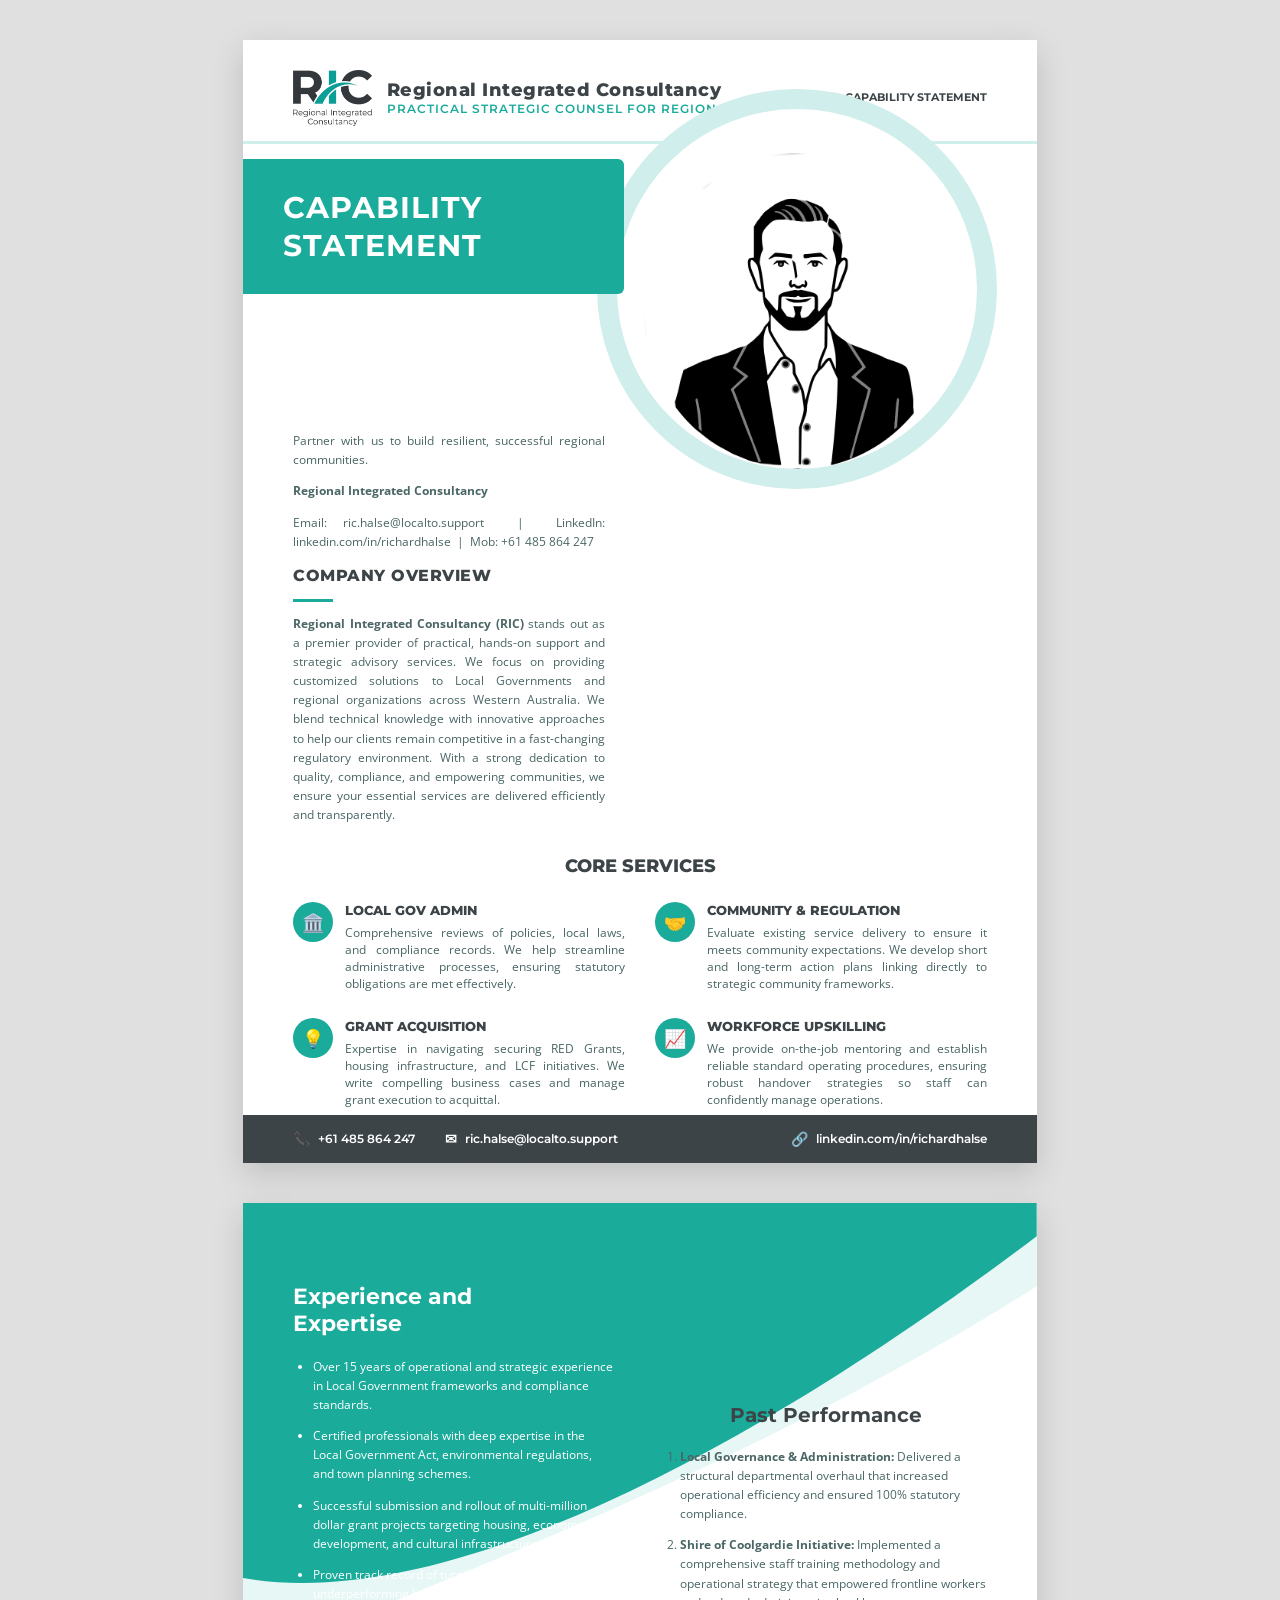
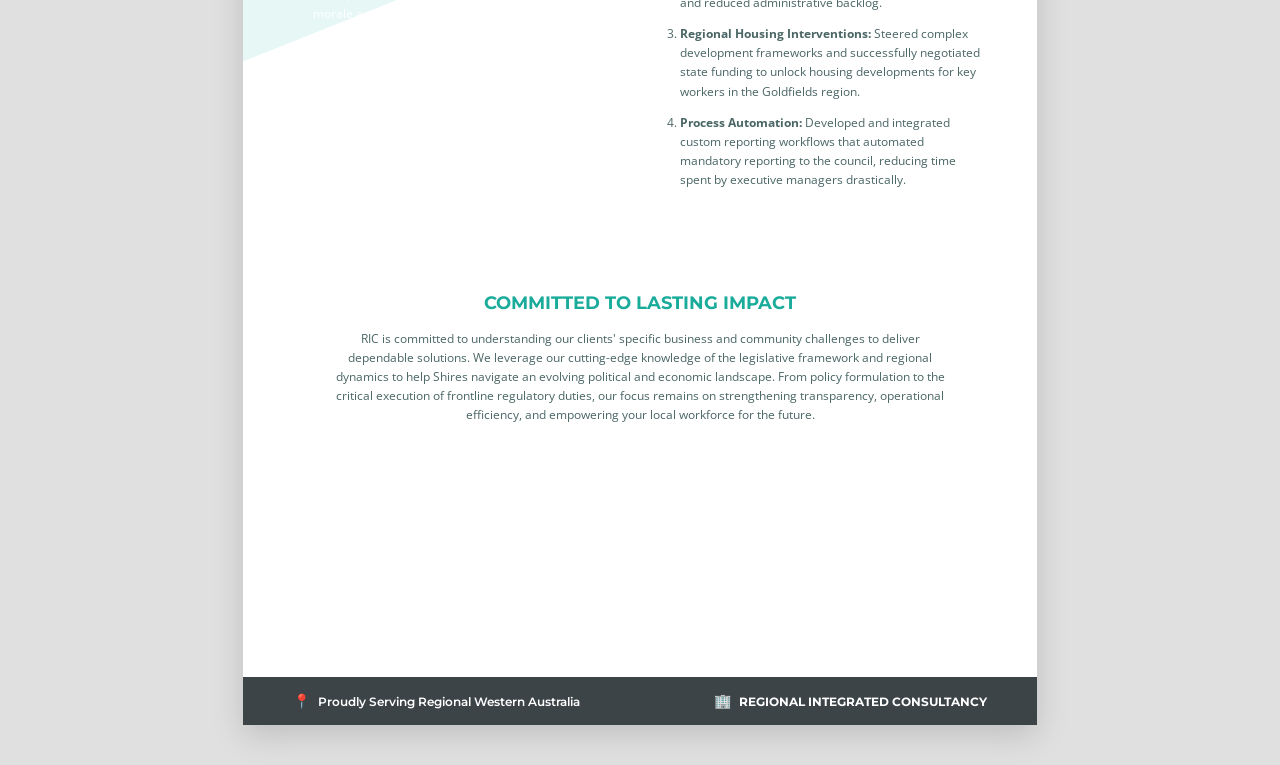
==== capability.html @ d1f9aeeb "Initial deploy of RIC website and documents" ====
<!DOCTYPE html>
<html lang="en">
<head>
<meta charset="UTF-8">
<meta name="viewport" content="width=device-width, initial-scale=1.0">
<title>Capability Statement | Regional Integrated Consultancy</title>
<style>
    @import url('https://fonts.googleapis.com/css2?family=Montserrat:wght@400;600;700;800&family=Open+Sans:wght@400;600&display=swap');
    
    :root {
        --primary: #1aab9b;        /* Teal arc from RIC logo */
        --primary-dark: #148a7d;   /* Darker teal for hover/depth */
        --charcoal: #3d4448;       /* Letterform charcoal from RIC logo */
        --light-teal: #e6f7f5;     /* Light teal background wash */
        --mid-teal: #d0eeeb;       /* Border / divider teal */
        --text-dark: #3d4448;      /* Matches charcoal */
        --text-gray: #4a6665;      /* Complementary muted teal-grey */
    }
    
    body {
        background-color: #e0e0e0;
        font-family: 'Open Sans', sans-serif;
        margin: 0;
        padding: 40px;
        display: flex;
        flex-direction: column;
        align-items: center;
        gap: 40px;
    }

    .page {
        width: 210mm;
        height: 297mm;
        background: white;
        box-shadow: 0 10px 30px rgba(0,0,0,0.15);
        position: relative;
        overflow: hidden;
        box-sizing: border-box;
    }
    
    /* ------------- PAGE 1 TOP ------------- */
    .top-header {
        display: flex;
        align-items: center;
        justify-content: space-between;
        padding: 30px 50px 15px 50px;
        border-bottom: 3px solid var(--mid-teal);
        margin-bottom: 5px;
    }
    .logo-container {
        display: flex;
        align-items: center;
        gap: 15px;
    }
    .logo-container img {
        height: 56px;
        width: auto;
    }
    .company-name {
        font-family: 'Montserrat', sans-serif;
        font-weight: 800;
        font-size: 18px;
        color: var(--charcoal);
        letter-spacing: 0.5px;
        line-height: 1.1;
    }
    .company-name span {
        display: block;
        font-size: 12px;
        font-weight: 600;
        color: var(--primary);
        letter-spacing: 1px;
        text-transform: uppercase;
        margin-top: 2px;
    }
    
    .hero-section {
        position: relative;
        height: 330px;
    }
    .capability-box {
        background-color: var(--primary);
        color: white;
        padding: 30px 40px;
        width: 48%;
        margin-top: 10px;
        box-sizing: border-box;
        position: absolute;
        z-index: 2;
        border-top-right-radius: 6px;
        border-bottom-right-radius: 6px;
    }
    .capability-box h1 {
        font-family: 'Montserrat', sans-serif;
        margin: 0;
        font-size: 30px;
        line-height: 1.25;
        letter-spacing: 1px;
    }
    .circle-image {
        position: absolute;
        right: 40px;
        top: -60px;
        width: 360px;
        height: 360px;
        border-radius: 50%;
        border: 20px solid var(--mid-teal);
        background-color: white;
        background-image: url('assets/images/profile_portrait.png');
        background-size: 85%;
        background-repeat: no-repeat;
        background-position: center bottom;
        z-index: 1;
    }

    /* ------------- PAGE 1 CONTENT ------------- */
    .content-area-1 {
        padding: 0 50px;
        position: relative;
        z-index: 3;
    }
    
    .section-title {
        font-family: 'Montserrat', sans-serif;
        font-weight: 800;
        color: var(--text-dark);
        font-size: 16px;
        margin-bottom: 10px;
        text-transform: uppercase;
        letter-spacing: 0.5px;
    }
    
    hr.short-line {
        border: none;
        height: 3px;
        background-color: var(--primary);
        width: 40px;
        margin: 0 0 10px 0;
    }

    .overview-text {
        width: 45%;
        font-size: 12px;
        line-height: 1.6;
        color: var(--text-gray);
        margin-top: -60px;
        text-align: justify;
    }

    .services-section {
        margin-top: 30px;
    }
    .services-title-wrapper {
        text-align: center;
        margin-bottom: 25px;
    }
    .services-title-wrapper h2 {
        display: inline-block;
        font-family: 'Montserrat', sans-serif;
        font-weight: 800;
        color: var(--text-dark);
        font-size: 18px;
        margin: 0;
        text-transform: uppercase;
    }
    
    .services-grid {
        display: grid;
        grid-template-columns: 1fr 1fr;
        column-gap: 30px;
        row-gap: 25px;
    }
    
    .service-item {
        display: flex;
        align-items: flex-start;
    }
    .service-icon {
        width: 40px;
        height: 40px;
        background-color: var(--primary);
        border-radius: 50%;
        display: flex;
        align-items: center;
        justify-content: center;
        color: white;
        font-size: 18px;
        flex-shrink: 0;
        margin-right: 12px;
    }
    h3.service-title {
        font-family: 'Montserrat', sans-serif;
        font-weight: 800;
        color: var(--text-dark);
        font-size: 13px;
        margin: 0 0 6px 0;
        text-transform: uppercase;
    }
    .service-item p {
        font-size: 11.5px;
        line-height: 1.5;
        color: var(--text-gray);
        margin: 0;
        text-align: justify;
    }

    .competencies-section {
        margin-top: 35px;
        text-align: center;
    }
    .competencies-list {
        text-align: left;
        font-size: 11.5px;
        color: var(--text-gray);
        display: inline-block;
        padding-left: 20px;
        margin: 0 auto;
        font-weight: 600;
    }
    .competencies-list li { margin-bottom: 5px; }

    /* ------------- PAGE 1 FOOTER ------------- */
    .footer-bar {
        position: absolute;
        bottom: 0;
        left: 0;
        width: 100%;
        background-color: var(--charcoal);
        color: white;
        padding: 15px 50px;
        box-sizing: border-box;
        display: flex;
        justify-content: space-between;
        align-items: center;
        font-size: 12px;
        font-family: 'Montserrat', sans-serif;
        font-weight: 600;
    }
    .footer-bar .contact-item {
        display: flex;
        align-items: center;
    }
    .footer-bar .contact-item span.icon {
        margin-right: 8px;
        font-size: 14px;
    }
    .footer-bar-left { display: flex; gap: 30px; }

    /* ------------- PAGE 2 ------------- */
    .p2-header-bg {
        position: absolute;
        top: 0;
        left: 0;
        width: 100%;
        height: 500px;
        z-index: 1;
    }
    .p2-content {
        position: relative;
        z-index: 2;
        padding: 50px;
        display: flex;
        gap: 50px;
    }
    .p2-left {
        width: 50%;
        color: white;
        padding-top: 30px;
    }
    .p2-left h2 {
        font-family: 'Montserrat', sans-serif;
        font-size: 22px;
        margin-top: 0;
    }
    .p2-left ul {
        font-size: 12px;
        line-height: 1.6;
        margin-top: 20px;
        padding-left: 20px;
    }
    .p2-left ul li { margin-bottom: 12px; }

    .p2-right {
        width: 50%;
        text-align: left;
        padding-top: 150px; /* Offset to clear curve visual */
    }
    .p2-right h2 {
        font-family: 'Montserrat', sans-serif;
        font-size: 20px;
        text-align: center;
        color: var(--text-dark);
        margin-top: 0;
    }
    .p2-right ol {
        font-size: 12px;
        line-height: 1.6;
        color: var(--text-gray);
        margin-top: 20px;
        padding-left: 15px;
    }
    .p2-right ol li { margin-bottom: 12px; }
    
    .p2-bottom {
        position: relative;
        z-index: 2;
        padding: 0 50px;
        margin-top: 40px;
    }
    .p2-bottom h2 {
        font-family: 'Montserrat', sans-serif;
        font-size: 18px;
        color: var(--primary);
        text-align: center;
        text-transform: uppercase;
        margin-bottom: 15px;
    }
    .p2-bottom p {
        font-size: 12px;
        color: var(--text-gray);
        line-height: 1.6;
        text-align: center;
        max-width: 90%;
        margin: 0 auto;
    }
    
    .p2-footer {
        background-color: var(--charcoal);
        color: white;
    }

    @media print {
        body { margin: 0; padding: 0; background: none; gap: 0; }
        .page { box-shadow: none; margin: 0; border: none; }
        .page:nth-child(n+2) { page-break-before: always; }
    }
</style>
</head>
<body>

<!-- PAGE 1 -->
<div class="page page-1">
    <div class="top-header">
        <div class="logo-container">
            <img src="assets/images/logo_hq_transparent.png" alt="Regional Integrated Consultancy Logo">
            <div class="company-name">
                Regional Integrated Consultancy
                <span>Practical Strategic Counsel for Regional WA</span>
            </div>
        </div>
        <div style="font-family: 'Montserrat', sans-serif; font-size: 11px; color: var(--text-gray); text-align: right; line-height: 1.6;">
            <strong style="color: var(--charcoal);">CAPABILITY STATEMENT</strong>
        </div>
    </div>
    
    <div class="hero-section">
        <div class="capability-box">
            <h1>CAPABILITY<br>STATEMENT</h1>
        </div>
        <div class="circle-image"></div>
    </div>
    
    <div class="content-area-1">
        <div class="overview-text">
            <div class="contact-info">
                <p>Partner with us to build resilient, successful regional communities.</p>
                <p><strong>Regional Integrated Consultancy</strong></p>
                <p>Email: ric.halse@localto.support &nbsp;|&nbsp; LinkedIn: linkedin.com/in/richardhalse &nbsp;|&nbsp; Mob: +61 485 864 247</p>
            </div>
            <div class="section-title">COMPANY OVERVIEW</div>
            <hr class="short-line">
            <p><strong>Regional Integrated Consultancy (RIC)</strong> stands out as a premier provider of practical, hands-on support and strategic advisory services. We focus on providing customized solutions to Local Governments and regional organizations across Western Australia. We blend technical knowledge with innovative approaches to help our clients remain competitive in a fast-changing regulatory environment. With a strong dedication to quality, compliance, and empowering communities, we ensure your essential services are delivered efficiently and transparently.</p>
        </div>
        
        <div class="services-section">
            <div class="services-title-wrapper">
                <h2>CORE SERVICES</h2>
            </div>
            
            <div class="services-grid">
                <div class="service-item">
                    <div class="service-icon">🏛️</div>
                    <div>
                        <h3 class="service-title">LOCAL GOV ADMIN</h3>
                        <p>Comprehensive reviews of policies, local laws, and compliance records. We help streamline administrative processes, ensuring statutory obligations are met effectively.</p>
                    </div>
                </div>
                
                <div class="service-item">
                    <div class="service-icon">🤝</div>
                    <div>
                        <h3 class="service-title">COMMUNITY & REGULATION</h3>
                        <p>Evaluate existing service delivery to ensure it meets community expectations. We develop short and long-term action plans linking directly to strategic community frameworks.</p>
                    </div>
                </div>
                
                <div class="service-item">
                    <div class="service-icon">💡</div>
                    <div>
                        <h3 class="service-title">GRANT ACQUISITION</h3>
                        <p>Expertise in navigating securing RED Grants, housing infrastructure, and LCF initiatives. We write compelling business cases and manage grant execution to acquittal.</p>
                    </div>
                </div>
                
                <div class="service-item">
                    <div class="service-icon">📈</div>
                    <div>
                        <h3 class="service-title">WORKFORCE UPSKILLING</h3>
                        <p>We provide on-the-job mentoring and establish reliable standard operating procedures, ensuring robust handover strategies so staff can confidently manage operations.</p>
                    </div>
                </div>
            </div>
        </div>

        <div class="competencies-section">
            <div class="services-title-wrapper" style="margin-bottom:15px;">
                <h2>CORE COMPETENCIES & EXPERTISE</h2>
            </div>
            <div style="columns: 2; column-gap: 50px; display: inline-block;">
                <ul class="competencies-list" style="margin:0; padding:0 0 0 20px;">
                    <li>Statutory Compliance & Policy Setup</li>
                    <li>Elected Member Training Seminars</li>
                    <li>Community Service Assessments</li>
                    <li>Regulatory Framework Improvement</li>
                    <li>Complex Grant Application Dev</li>
                    <li>Operational Business Planning</li>
                    <li>Crisis & Interim Gov Support</li>
                    <li>Regional Economy Growth Plans</li>
                </ul>
            </div>
        </div>
    </div>
    
    <div class="footer-bar">
        <div class="footer-bar-left">
            <div class="contact-item"><span class="icon">📞</span> +61 485 864 247</div>
            <div class="contact-item"><span class="icon">✉</span> ric.halse@localto.support</div>
        </div>
        <div class="contact-item"><span class="icon">🔗</span> linkedin.com/in/richardhalse</div>
    </div>
</div>

<!-- PAGE 2 -->
<div class="page page-2">
    <!-- SVG Wavy Background resembling the screenshot -->
    <svg class="p2-header-bg" viewBox="0 0 1000 600" preserveAspectRatio="none">
        <path fill="var(--light-teal)" d="M0,0 L1000,0 L1000,100 C700,280 400,400 0,550 Z" />
        <path fill="var(--primary)" d="M0,0 L1000,0 L1000,40 C750,220 300,500 0,450 Z" />
    </svg>
    
    <div class="p2-content">
        <div class="p2-left">
            <h2>Experience and<br>Expertise</h2>
            <ul>
                <li>Over 15 years of operational and strategic experience in Local Government frameworks and compliance standards.</li>
                <li>Certified professionals with deep expertise in the Local Government Act, environmental regulations, and town planning schemes.</li>
                <li>Successful submission and rollout of multi-million dollar grant projects targeting housing, economic development, and cultural infrastructure.</li>
                <li>Proven track record of turning around underperforming business units and rebuilding staff morale across wide Regional WA areas.</li>
            </ul>
        </div>
        
        <div class="p2-right">
            <h2>Past Performance</h2>
            <ol>
                <li><strong>Local Governance & Administration:</strong> Delivered a structural departmental overhaul that increased operational efficiency and ensured 100% statutory compliance.</li>
                <li><strong>Shire of Coolgardie Initiative:</strong> Implemented a comprehensive staff training methodology and operational strategy that empowered frontline workers and reduced administrative backlog.</li>
                <li><strong>Regional Housing Interventions:</strong> Steered complex development frameworks and successfully negotiated state funding to unlock housing developments for key workers in the Goldfields region.</li>
                <li><strong>Process Automation:</strong> Developed and integrated custom reporting workflows that automated mandatory reporting to the council, reducing time spent by executive managers drastically.</li>
            </ol>
        </div>
    </div>
    
    <div class="p2-bottom">
         <h2>Committed to Lasting Impact</h2>
         <p>RIC is committed to understanding our clients' specific business and community challenges to deliver dependable solutions. We leverage our cutting-edge knowledge of the legislative framework and regional dynamics to help Shires navigate an evolving political and economic landscape. From policy formulation to the critical execution of frontline regulatory duties, our focus remains on strengthening transparency, operational efficiency, and empowering your local workforce for the future.</p>
    </div>
    
    <div class="footer-bar p2-footer">
        <div class="footer-bar-left">
            <div class="contact-item"><span class="icon">📍</span> Proudly Serving Regional Western Australia</div>
        </div>
        <div class="contact-item"><span class="icon">🏢</span> <strong>REGIONAL INTEGRATED CONSULTANCY</strong></div>
    </div>
</div>

</body>
</html>
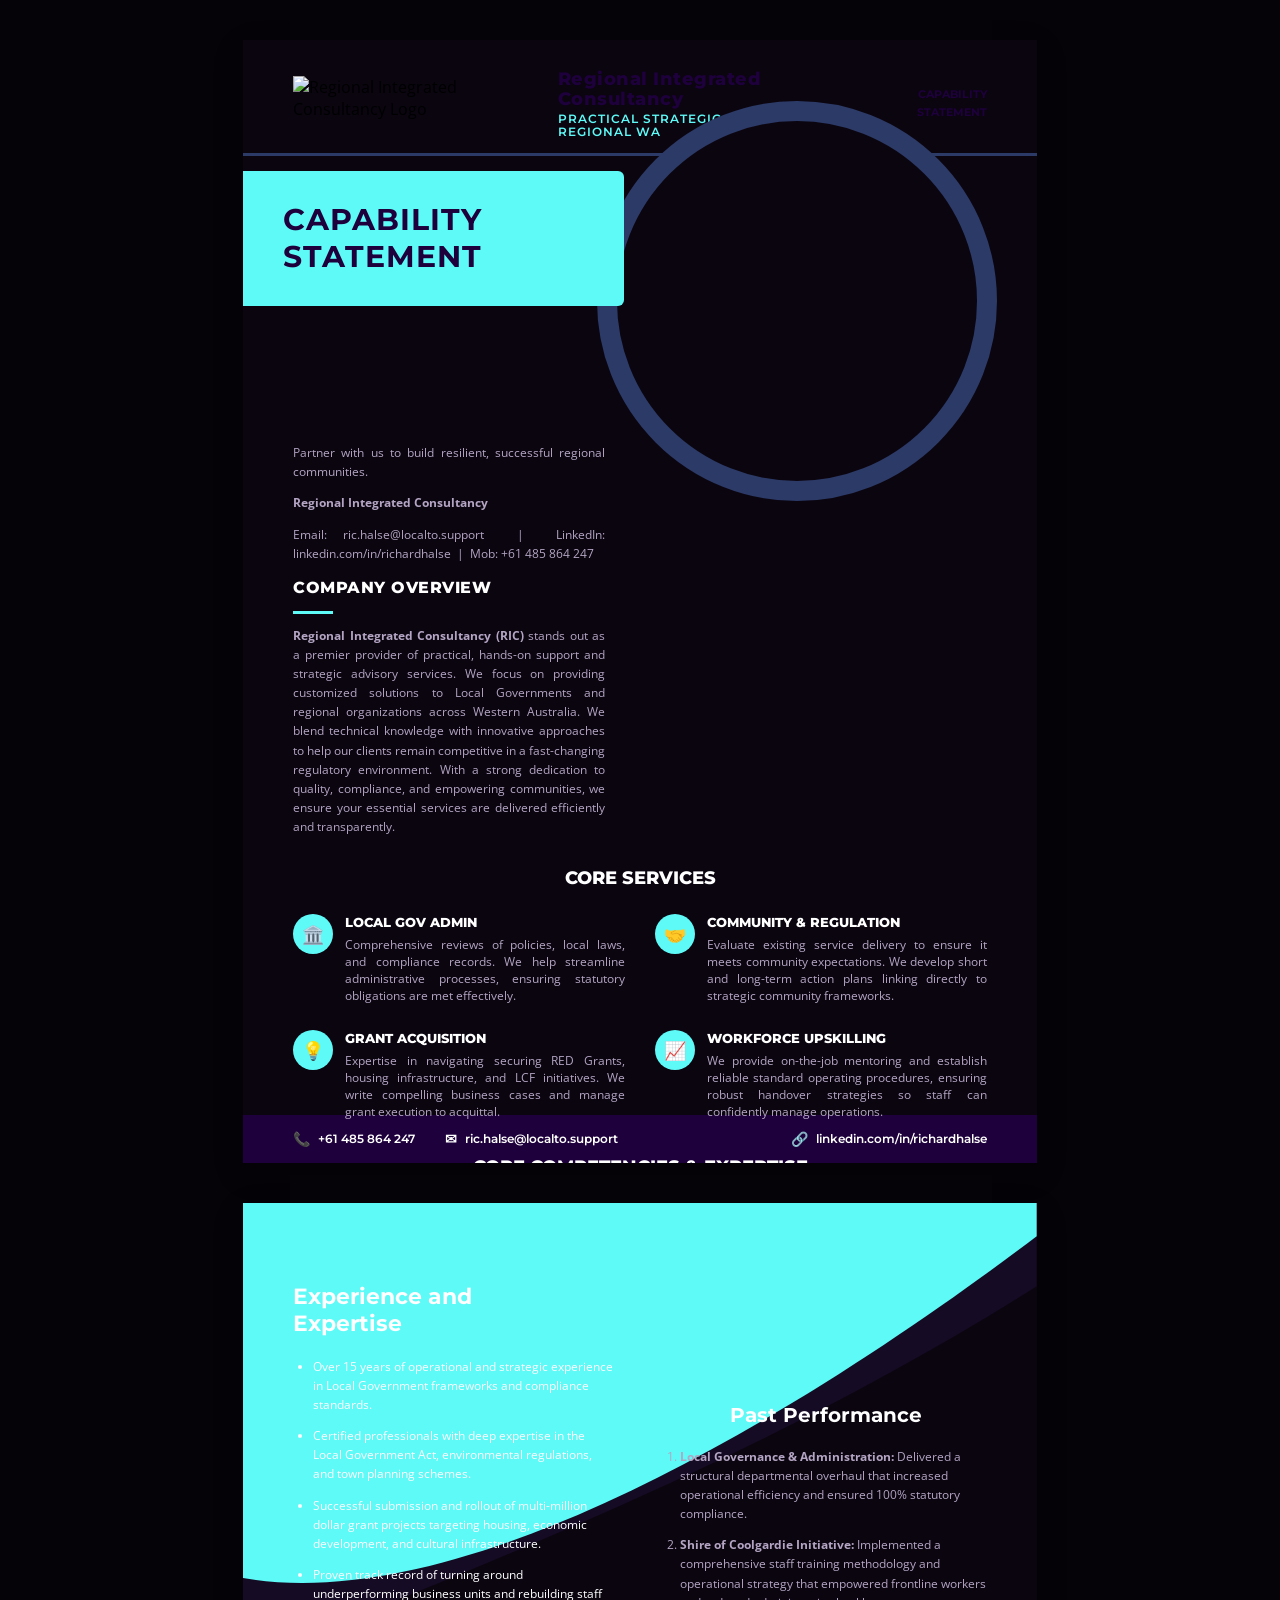
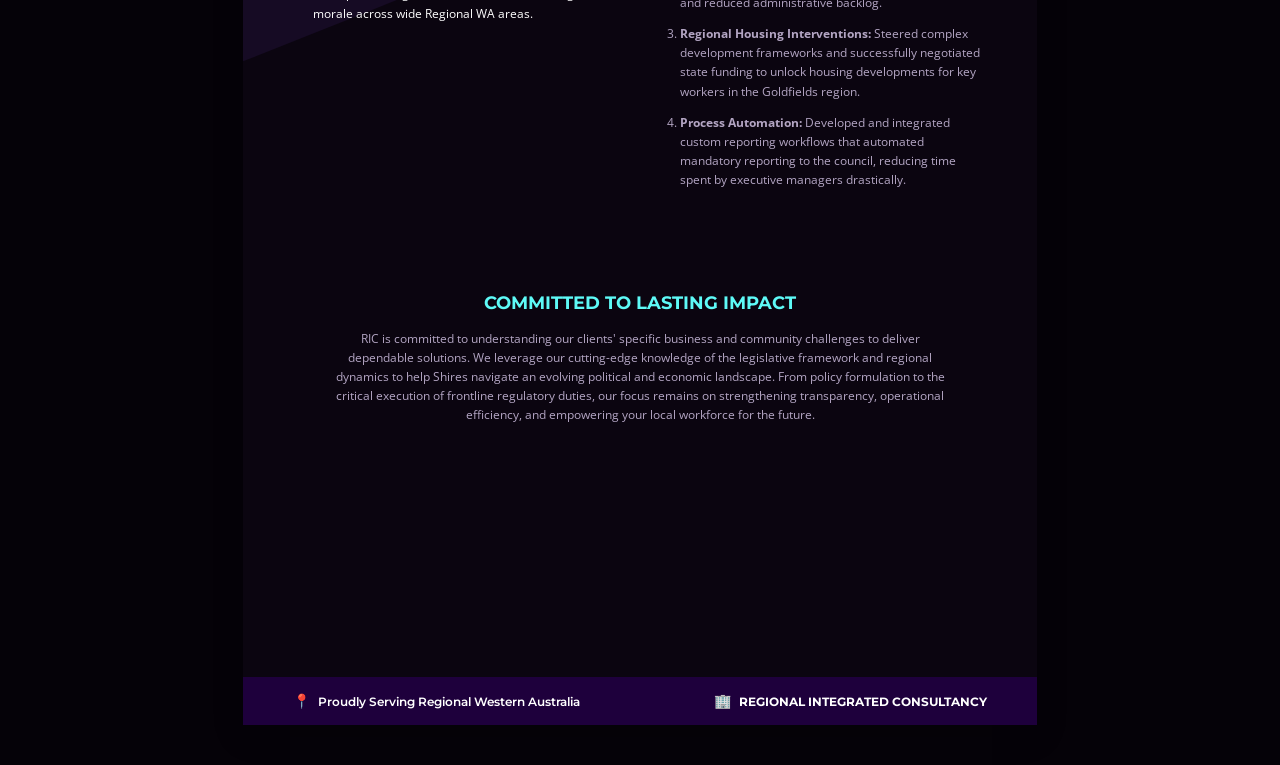
==== commit 60442ef2: "Apply Dark Theme & New Palette" ====
--- a/capability.html
+++ b/capability.html
@@ -8,17 +8,17 @@
     @import url('https://fonts.googleapis.com/css2?family=Montserrat:wght@400;600;700;800&family=Open+Sans:wght@400;600&display=swap');
     
     :root {
-        --primary: #1aab9b;        /* Teal arc from RIC logo */
-        --primary-dark: #148a7d;   /* Darker teal for hover/depth */
-        --charcoal: #3d4448;       /* Letterform charcoal from RIC logo */
-        --light-teal: #e6f7f5;     /* Light teal background wash */
-        --mid-teal: #d0eeeb;       /* Border / divider teal */
-        --text-dark: #3d4448;      /* Matches charcoal */
-        --text-gray: #4a6665;      /* Complementary muted teal-grey */
+        --primary: #5EFAF7;        /* Neon Cyan */
+        --primary-dark: #50DFE7;   /* Soft Aqua */
+        --charcoal: #1E003C;       /* Deep Space Purple */
+        --light-teal: #160B24;     /* Lighter Purple wash */
+        --mid-teal: #2C3A67;       /* Slate Blue */
+        --text-dark: #FFFFFF;      /* White */
+        --text-gray: #B3A5C3;      /* Muted Purple Text */
     }
     
     body {
-        background-color: #e0e0e0;
+        background-color: #050208;
         font-family: 'Open Sans', sans-serif;
         margin: 0;
         padding: 40px;
@@ -31,7 +31,7 @@
     .page {
         width: 210mm;
         height: 297mm;
-        background: white;
+        background: #0B0510;
         box-shadow: 0 10px 30px rgba(0,0,0,0.15);
         position: relative;
         overflow: hidden;
@@ -80,7 +80,7 @@
     }
     .capability-box {
         background-color: var(--primary);
-        color: white;
+        color: var(--charcoal);
         padding: 30px 40px;
         width: 48%;
         margin-top: 10px;
@@ -105,8 +105,8 @@
         height: 360px;
         border-radius: 50%;
         border: 20px solid var(--mid-teal);
-        background-color: white;
-        background-image: url('assets/images/profile_portrait.png');
+        background-color: #0B0510;
+        background-image: url('../../STS/Images/800_bust_x2.png');
         background-size: 85%;
         background-repeat: no-repeat;
         background-position: center bottom;
@@ -183,7 +183,7 @@
         display: flex;
         align-items: center;
         justify-content: center;
-        color: white;
+        color: var(--charcoal);
         font-size: 18px;
         flex-shrink: 0;
         margin-right: 12px;
@@ -264,7 +264,7 @@
     }
     .p2-left {
         width: 50%;
-        color: white;
+        color: var(--text-dark);
         padding-top: 30px;
     }
     .p2-left h2 {
@@ -326,7 +326,7 @@
     
     .p2-footer {
         background-color: var(--charcoal);
-        color: white;
+        color: var(--text-dark);
     }
 
     @media print {
@@ -342,7 +342,7 @@
 <div class="page page-1">
     <div class="top-header">
         <div class="logo-container">
-            <img src="assets/images/logo_hq_transparent.png" alt="Regional Integrated Consultancy Logo">
+            <img src="../Branding Package/logo_hq_transparent.png" alt="Regional Integrated Consultancy Logo">
             <div class="company-name">
                 Regional Integrated Consultancy
                 <span>Practical Strategic Counsel for Regional WA</span>
